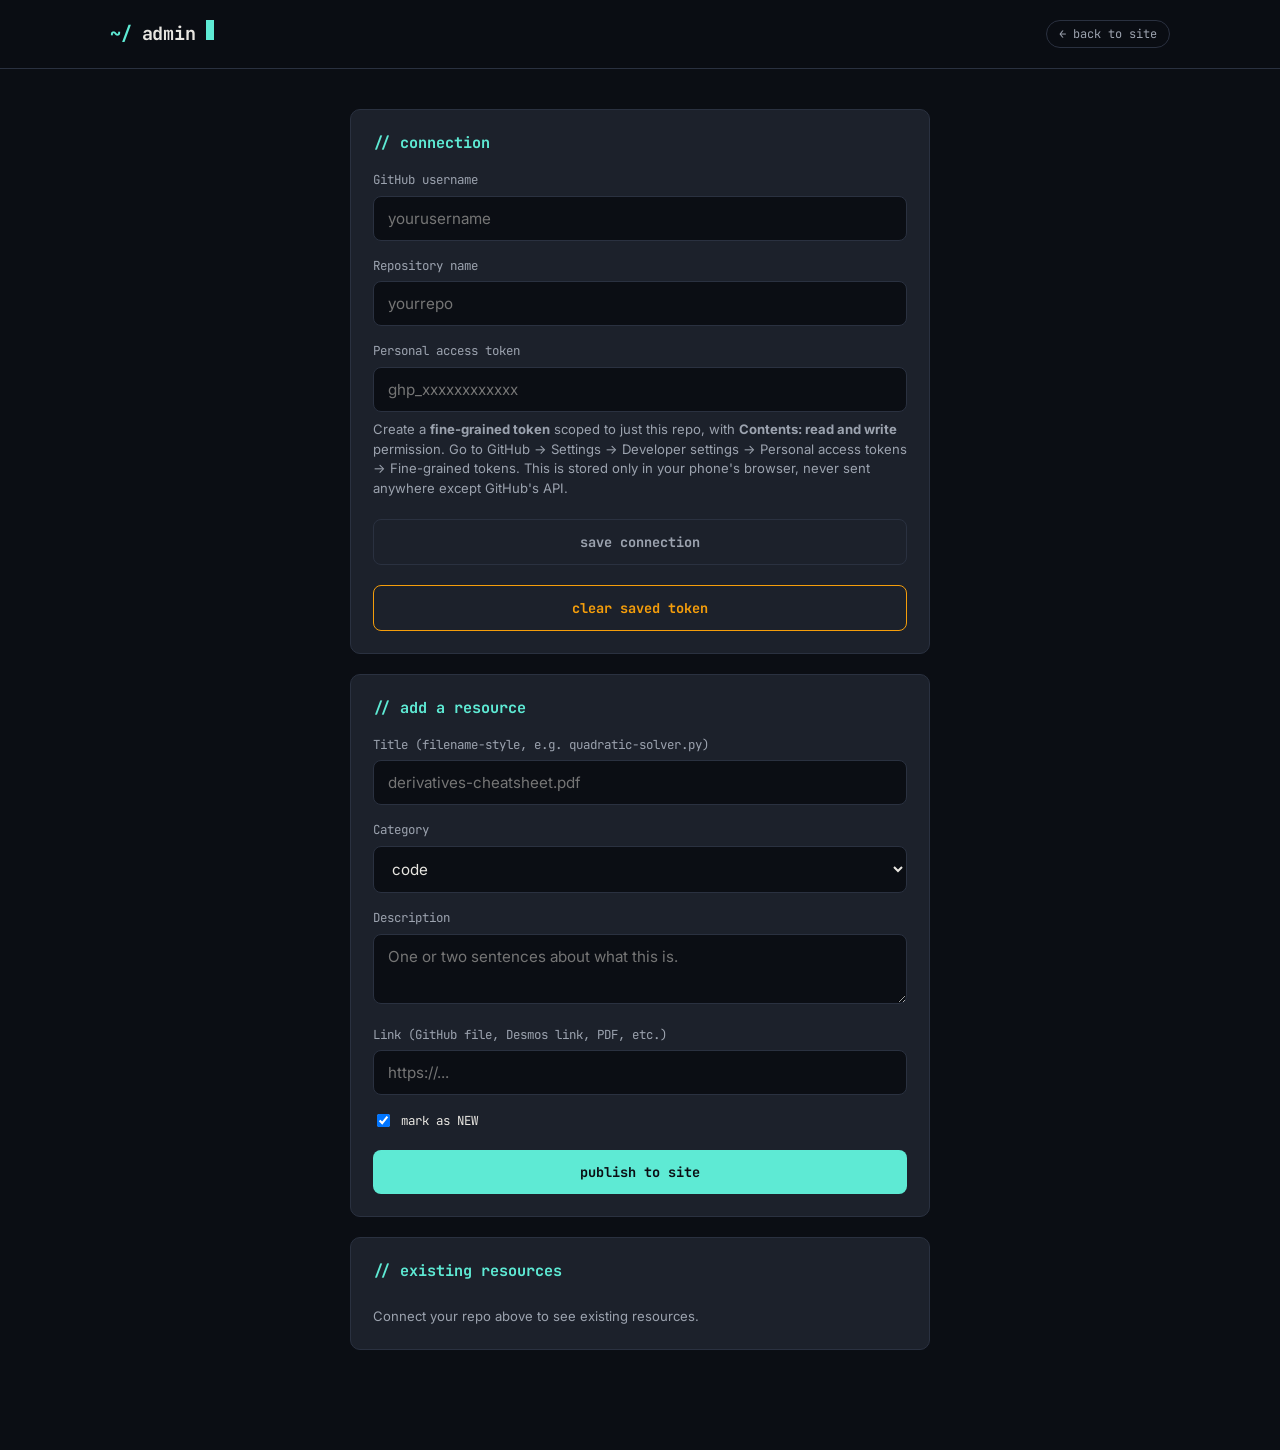
==== admin.html @ 0abdf481 "Add files via upload" ====
<!DOCTYPE html>
<html lang="en">
<head>
<meta charset="UTF-8">
<meta name="viewport" content="width=device-width, initial-scale=1.0">
<title>admin — resources</title>
<meta name="robots" content="noindex, nofollow">
<link rel="preconnect" href="https://fonts.googleapis.com">
<link rel="preconnect" href="https://fonts.gstatic.com" crossorigin>
<link href="https://fonts.googleapis.com/css2?family=Inter:wght@400;500;600&family=JetBrains+Mono:wght@400;500;700&display=swap" rel="stylesheet">
<link rel="stylesheet" href="styles.css">
<style>
  .admin-wrap { max-width: 620px; margin: 0 auto; padding: 40px 20px 80px; }
  .panel {
    background: var(--surface);
    border: 1px solid var(--border);
    border-radius: var(--radius);
    padding: 22px;
    margin-bottom: 20px;
  }
  .panel h2 {
    font-family: var(--font-display);
    font-size: 0.95rem;
    margin: 0 0 16px;
    color: var(--teal);
  }
  label {
    display: block;
    font-family: var(--font-display);
    font-size: 0.78rem;
    color: var(--paper-dim);
    margin: 16px 0 6px;
  }
  label:first-of-type { margin-top: 0; }
  input[type="text"], input[type="password"], input[type="url"], textarea, select {
    width: 100%;
    background: var(--ink);
    border: 1px solid var(--border);
    border-radius: 8px;
    padding: 12px 14px;
    color: var(--paper);
    font-family: var(--font-body);
    font-size: 0.95rem;
    outline: none;
    transition: border-color 0.15s ease;
  }
  input:focus, textarea:focus, select:focus {
    border-color: var(--teal-dim);
  }
  textarea { resize: vertical; min-height: 70px; }
  .checkbox-row {
    display: flex;
    align-items: center;
    gap: 8px;
    margin-top: 16px;
    font-family: var(--font-body);
    font-size: 0.9rem;
    color: var(--paper-dim);
  }
  .checkbox-row input { width: auto; }
  button {
    font-family: var(--font-display);
    font-size: 0.85rem;
    background: var(--teal);
    color: var(--ink);
    border: none;
    border-radius: 8px;
    padding: 13px 20px;
    font-weight: 700;
    cursor: pointer;
    width: 100%;
    margin-top: 20px;
    transition: opacity 0.15s ease;
  }
  button:hover { opacity: 0.88; }
  button:disabled { opacity: 0.5; cursor: not-allowed; }
  button.secondary {
    background: transparent;
    border: 1px solid var(--border);
    color: var(--paper-dim);
  }
  .status {
    font-family: var(--font-display);
    font-size: 0.82rem;
    margin-top: 14px;
    padding: 12px 14px;
    border-radius: 8px;
    display: none;
  }
  .status.show { display: block; }
  .status.ok { background: rgba(94, 234, 212, 0.1); color: var(--teal); border: 1px solid var(--teal-dim); }
  .status.err { background: rgba(245, 158, 11, 0.1); color: var(--amber); border: 1px solid var(--amber); }
  .status.pending { background: rgba(156, 163, 175, 0.1); color: var(--paper-dim); border: 1px solid var(--border); }
  .help {
    font-size: 0.82rem;
    color: var(--paper-dim);
    margin: 8px 0 0;
    line-height: 1.5;
  }
  .help a { color: var(--teal); }
  .token-state {
    font-family: var(--font-display);
    font-size: 0.78rem;
    padding: 8px 12px;
    border-radius: 6px;
    background: rgba(94, 234, 212, 0.08);
    color: var(--teal);
    display: none;
  }
  .token-state.show { display: block; }
  .existing-list {
    max-height: 320px;
    overflow-y: auto;
  }
  .existing-item {
    display: flex;
    justify-content: space-between;
    align-items: center;
    gap: 10px;
    padding: 10px 0;
    border-bottom: 1px solid var(--border);
    font-size: 0.88rem;
  }
  .existing-item:last-child { border-bottom: none; }
  .existing-item .name { font-family: var(--font-display); font-size: 0.82rem; }
  .existing-item .del-btn {
    width: auto;
    margin: 0;
    padding: 6px 12px;
    background: transparent;
    border: 1px solid var(--amber);
    color: var(--amber);
    font-size: 0.72rem;
  }
</style>
</head>
<body>

<header>
  <div class="wrap header-row">
    <a href="index.html" class="brand"><span class="prompt">~/</span>admin<span class="cursor"></span></a>
    <a href="index.html" class="count-pill" style="text-decoration:none;">← back to site</a>
  </div>
</header>

<div class="admin-wrap">

  <div class="panel">
    <h2>// connection</h2>
    <label for="repoOwner">GitHub username</label>
    <input type="text" id="repoOwner" placeholder="yourusername">

    <label for="repoName">Repository name</label>
    <input type="text" id="repoName" placeholder="yourrepo">

    <label for="ghToken">Personal access token</label>
    <input type="password" id="ghToken" placeholder="ghp_xxxxxxxxxxxx">
    <p class="help">
      Create a <strong>fine-grained token</strong> scoped to just this repo, with <strong>Contents: read and write</strong> permission.
      Go to GitHub → Settings → Developer settings → Personal access tokens → Fine-grained tokens.
      This is stored only in your phone's browser, never sent anywhere except GitHub's API.
    </p>
    <div class="token-state" id="tokenState">✓ saved on this device</div>
    <button class="secondary" id="saveConnBtn" type="button">save connection</button>
    <button class="secondary" id="clearConnBtn" type="button" style="border-color:var(--amber); color:var(--amber);">clear saved token</button>
  </div>

  <div class="panel">
    <h2>// add a resource</h2>
    <label for="title">Title (filename-style, e.g. quadratic-solver.py)</label>
    <input type="text" id="title" placeholder="derivatives-cheatsheet.pdf">

    <label for="category">Category</label>
    <select id="category">
      <option value="code">code</option>
      <option value="desmos">desmos</option>
      <option value="notes">notes</option>
      <option value="other">other</option>
    </select>

    <label for="description">Description</label>
    <textarea id="description" placeholder="One or two sentences about what this is."></textarea>

    <label for="url">Link (GitHub file, Desmos link, PDF, etc.)</label>
    <input type="url" id="url" placeholder="https://...">

    <div class="checkbox-row">
      <input type="checkbox" id="isNew" checked>
      <label for="isNew" style="margin:0; color:var(--paper);">mark as NEW</label>
    </div>

    <button id="submitBtn" type="button">publish to site</button>
    <div class="status" id="status"></div>
  </div>

  <div class="panel">
    <h2>// existing resources</h2>
    <div class="existing-list" id="existingList">
      <p class="help">Loading…</p>
    </div>
  </div>

</div>

<script>
(function() {
  const els = {
    repoOwner: document.getElementById('repoOwner'),
    repoName: document.getElementById('repoName'),
    ghToken: document.getElementById('ghToken'),
    tokenState: document.getElementById('tokenState'),
    saveConnBtn: document.getElementById('saveConnBtn'),
    clearConnBtn: document.getElementById('clearConnBtn'),
    title: document.getElementById('title'),
    category: document.getElementById('category'),
    description: document.getElementById('description'),
    url: document.getElementById('url'),
    isNew: document.getElementById('isNew'),
    submitBtn: document.getElementById('submitBtn'),
    status: document.getElementById('status'),
    existingList: document.getElementById('existingList'),
  };

  const STORAGE_KEY = 'resources_admin_conn_v1';

  function loadConn() {
    try {
      const raw = localStorage.getItem(STORAGE_KEY);
      if (!raw) return null;
      return JSON.parse(raw);
    } catch (e) { return null; }
  }

  function saveConn() {
    const conn = {
      owner: els.repoOwner.value.trim(),
      repo: els.repoName.value.trim(),
      token: els.ghToken.value.trim()
    };
    if (!conn.owner || !conn.repo || !conn.token) {
      showStatus('err', 'Fill in username, repo, and token before saving.');
      return;
    }
    localStorage.setItem(STORAGE_KEY, JSON.stringify(conn));
    els.tokenState.classList.add('show');
    showStatus('ok', 'Connection saved on this device.');
    loadExisting();
  }

  function clearConn() {
    localStorage.removeItem(STORAGE_KEY);
    els.repoOwner.value = '';
    els.repoName.value = '';
    els.ghToken.value = '';
    els.tokenState.classList.remove('show');
    showStatus('pending', 'Saved connection cleared.');
  }

  function showStatus(type, msg) {
    els.status.className = 'status show ' + type;
    els.status.textContent = msg;
  }

  function getConn() {
    const c = loadConn();
    if (!c || !c.owner || !c.repo || !c.token) {
      showStatus('err', 'Set your GitHub connection above first.');
      return null;
    }
    return c;
  }

  // GitHub Contents API helpers
  async function ghGetFile(conn) {
    const res = await fetch(`https://api.github.com/repos/${conn.owner}/${conn.repo}/contents/resources.json`, {
      headers: {
        'Authorization': `Bearer ${conn.token}`,
        'Accept': 'application/vnd.github+json'
      }
    });
    if (!res.ok) throw new Error(`GitHub read failed (${res.status}). Check username/repo/token.`);
    const data = await res.json();
    const content = decodeURIComponent(escape(atob(data.content.replace(/\n/g, ''))));
    return { sha: data.sha, json: JSON.parse(content) };
  }

  async function ghPutFile(conn, newJsonArray, sha, commitMsg) {
    const content = btoa(unescape(encodeURIComponent(JSON.stringify(newJsonArray, null, 2))));
    const res = await fetch(`https://api.github.com/repos/${conn.owner}/${conn.repo}/contents/resources.json`, {
      method: 'PUT',
      headers: {
        'Authorization': `Bearer ${conn.token}`,
        'Accept': 'application/vnd.github+json'
      },
      body: JSON.stringify({
        message: commitMsg,
        content: content,
        sha: sha
      })
    });
    if (!res.ok) {
      const errBody = await res.json().catch(() => ({}));
      throw new Error(`GitHub write failed (${res.status}): ${errBody.message || 'unknown error'}`);
    }
    return res.json();
  }

  async function loadExisting() {
    const conn = loadConn();
    if (!conn) {
      els.existingList.innerHTML = '<p class="help">Connect your repo above to see existing resources.</p>';
      return;
    }
    els.existingList.innerHTML = '<p class="help">Loading…</p>';
    try {
      const { json } = await ghGetFile(conn);
      if (!json.length) {
        els.existingList.innerHTML = '<p class="help">No resources yet. Add your first one above.</p>';
        return;
      }
      els.existingList.innerHTML = json
        .slice()
        .reverse()
        .map(r => `
          <div class="existing-item">
            <div>
              <div class="name">[${escapeHtml(r.category)}] ${escapeHtml(r.title)}</div>
            </div>
            <button class="del-btn" data-id="${escapeHtml(r.id)}" type="button">delete</button>
          </div>
        `).join('');
    } catch (e) {
      els.existingList.innerHTML = `<p class="help" style="color:var(--amber)">${escapeHtml(e.message)}</p>`;
    }
  }

  function escapeHtml(str) {
    const div = document.createElement('div');
    div.textContent = String(str);
    return div.innerHTML;
  }

  async function submitResource() {
    const conn = getConn();
    if (!conn) return;

    const title = els.title.value.trim();
    const description = els.description.value.trim();
    const url = els.url.value.trim();
    const category = els.category.value;
    const isNew = els.isNew.checked;

    if (!title || !description || !url) {
      showStatus('err', 'Fill in title, description, and link.');
      return;
    }

    els.submitBtn.disabled = true;
    showStatus('pending', 'Publishing… reading current file…');

    try {
      const { sha, json } = await ghGetFile(conn);

      const newEntry = {
        id: Date.now().toString(),
        title,
        category,
        description,
        url,
        date: new Date().toISOString().slice(0, 10),
        new: isNew
      };

      json.push(newEntry);

      showStatus('pending', 'Publishing… committing to repo…');
      await ghPutFile(conn, json, sha, `Add resource: ${title}`);

      showStatus('ok', `Published! "${title}" will appear on the site in about a minute.`);
      els.title.value = '';
      els.description.value = '';
      els.url.value = '';
      loadExisting();
    } catch (e) {
      showStatus('err', e.message);
    } finally {
      els.submitBtn.disabled = false;
    }
  }

  async function deleteResource(id) {
    const conn = getConn();
    if (!conn) return;
    if (!confirm('Delete this resource? This cannot be undone.')) return;

    showStatus('pending', 'Deleting…');
    try {
      const { sha, json } = await ghGetFile(conn);
      const filtered = json.filter(r => r.id !== id);
      await ghPutFile(conn, filtered, sha, `Remove resource ${id}`);
      showStatus('ok', 'Deleted. Site will update shortly.');
      loadExisting();
    } catch (e) {
      showStatus('err', e.message);
    }
  }

  els.existingList.addEventListener('click', (e) => {
    const btn = e.target.closest('.del-btn');
    if (!btn) return;
    deleteResource(btn.dataset.id);
  });

  els.saveConnBtn.addEventListener('click', saveConn);
  els.clearConnBtn.addEventListener('click', clearConn);
  els.submitBtn.addEventListener('click', submitResource);

  // init: restore saved connection
  const saved = loadConn();
  if (saved) {
    els.repoOwner.value = saved.owner || '';
    els.repoName.value = saved.repo || '';
    els.ghToken.value = saved.token || '';
    els.tokenState.classList.add('show');
    loadExisting();
  } else {
    els.existingList.innerHTML = '<p class="help">Connect your repo above to see existing resources.</p>';
  }
})();
</script>

</body>
</html>
---- styles.css ----
/* ============================================
   Tokens
   ============================================ */
:root {
  --ink: #0B0E14;
  --surface: #1C212B;
  --surface-hover: #242B38;
  --border: #2A3140;
  --paper: #E8E6E1;
  --paper-dim: #9CA3AF;
  --teal: #5EEAD4;
  --teal-dim: #2DD4BF;
  --amber: #F59E0B;

  --font-display: 'JetBrains Mono', 'Courier New', monospace;
  --font-body: 'Inter', -apple-system, BlinkMacSystemFont, 'Segoe UI', sans-serif;

  --radius: 10px;
  --max-width: 1100px;
}

* { box-sizing: border-box; }

html {
  scroll-behavior: smooth;
}

@media (prefers-reduced-motion: reduce) {
  html { scroll-behavior: auto; }
  * { animation-duration: 0.01ms !important; transition-duration: 0.01ms !important; }
}

body {
  margin: 0;
  background: var(--ink);
  color: var(--paper);
  font-family: var(--font-body);
  font-size: 16px;
  line-height: 1.5;
  -webkit-font-smoothing: antialiased;
}

a { color: inherit; }

::selection {
  background: var(--teal);
  color: var(--ink);
}

/* ============================================
   Layout shell
   ============================================ */
.wrap {
  max-width: var(--max-width);
  margin: 0 auto;
  padding: 0 20px;
}

/* ============================================
   Header
   ============================================ */
header {
  border-bottom: 1px solid var(--border);
  padding: 20px 0;
  position: sticky;
  top: 0;
  background: rgba(11, 14, 20, 0.92);
  backdrop-filter: blur(8px);
  z-index: 50;
}

.header-row {
  display: flex;
  align-items: center;
  justify-content: space-between;
  gap: 16px;
}

.brand {
  display: flex;
  align-items: baseline;
  gap: 10px;
  font-family: var(--font-display);
  font-weight: 700;
  font-size: 1.15rem;
  letter-spacing: -0.01em;
  text-decoration: none;
  color: var(--paper);
}

.brand .prompt {
  color: var(--teal);
}

.brand .cursor {
  display: inline-block;
  width: 8px;
  height: 1.1em;
  background: var(--teal);
  animation: blink 1.1s steps(1) infinite;
  vertical-align: text-bottom;
}

@keyframes blink {
  50% { opacity: 0; }
}

.count-pill {
  font-family: var(--font-display);
  font-size: 0.75rem;
  color: var(--paper-dim);
  border: 1px solid var(--border);
  border-radius: 999px;
  padding: 4px 12px;
  white-space: nowrap;
}

/* ============================================
   Hero
   ============================================ */
.hero {
  padding: 56px 0 32px;
  border-bottom: 1px solid var(--border);
}

.hero-eyebrow {
  font-family: var(--font-display);
  font-size: 0.8rem;
  color: var(--teal);
  margin: 0 0 14px;
  letter-spacing: 0.02em;
}

.hero h1 {
  font-family: var(--font-display);
  font-size: clamp(2rem, 6vw, 3.2rem);
  line-height: 1.08;
  font-weight: 700;
  margin: 0 0 16px;
  letter-spacing: -0.02em;
}

.hero h1 .dim { color: var(--paper-dim); }

.hero p {
  color: var(--paper-dim);
  font-size: 1.05rem;
  max-width: 56ch;
  margin: 0;
}

/* ============================================
   Search / filter bar (terminal prompt style)
   ============================================ */
.controls {
  padding: 24px 0;
  display: flex;
  flex-direction: column;
  gap: 14px;
}

.search-row {
  display: flex;
  align-items: center;
  background: var(--surface);
  border: 1px solid var(--border);
  border-radius: var(--radius);
  padding: 12px 16px;
  gap: 10px;
  transition: border-color 0.15s ease;
}

.search-row:focus-within {
  border-color: var(--teal-dim);
}

.search-row .chevron {
  font-family: var(--font-display);
  color: var(--teal);
  font-weight: 700;
  flex-shrink: 0;
}

.search-row input {
  flex: 1;
  background: none;
  border: none;
  outline: none;
  color: var(--paper);
  font-family: var(--font-display);
  font-size: 0.95rem;
}

.search-row input::placeholder {
  color: var(--paper-dim);
}

.filter-row {
  display: flex;
  gap: 8px;
  flex-wrap: wrap;
}

.filter-chip {
  font-family: var(--font-display);
  font-size: 0.78rem;
  background: var(--surface);
  border: 1px solid var(--border);
  color: var(--paper-dim);
  padding: 7px 14px;
  border-radius: 999px;
  cursor: pointer;
  transition: all 0.15s ease;
  user-select: none;
}

.filter-chip:hover {
  border-color: var(--teal-dim);
  color: var(--paper);
}

.filter-chip:focus-visible {
  outline: 2px solid var(--teal);
  outline-offset: 2px;
}

.filter-chip.active {
  background: var(--teal);
  border-color: var(--teal);
  color: var(--ink);
}

/* ============================================
   Ad slots
   ============================================ */
.ad-slot {
  margin: 28px 0;
  border: 1px dashed var(--border);
  border-radius: var(--radius);
  min-height: 100px;
  display: flex;
  align-items: center;
  justify-content: center;
  color: var(--paper-dim);
  font-family: var(--font-display);
  font-size: 0.72rem;
  letter-spacing: 0.05em;
  text-transform: uppercase;
  background: var(--surface);
}

.ad-slot.banner { min-height: 90px; }
.ad-slot.in-feed { min-height: 100px; grid-column: 1 / -1; }

/* ============================================
   Resource grid / directory listing
   ============================================ */
.listing {
  padding: 8px 0 60px;
}

.section-label {
  font-family: var(--font-display);
  font-size: 0.78rem;
  color: var(--paper-dim);
  margin: 0 0 16px;
  padding-bottom: 10px;
  border-bottom: 1px solid var(--border);
}

.grid {
  display: grid;
  grid-template-columns: 1fr;
  gap: 12px;
}

@media (min-width: 720px) {
  .grid { grid-template-columns: repeat(2, 1fr); }
}

@media (min-width: 1040px) {
  .grid { grid-template-columns: repeat(3, 1fr); }
}

.card {
  background: var(--surface);
  border: 1px solid var(--border);
  border-radius: var(--radius);
  padding: 18px;
  display: flex;
  flex-direction: column;
  gap: 10px;
  text-decoration: none;
  color: var(--paper);
  transition: border-color 0.15s ease, transform 0.15s ease;
}

.card:hover {
  border-color: var(--teal-dim);
  transform: translateY(-2px);
}

.card:focus-visible {
  outline: 2px solid var(--teal);
  outline-offset: 2px;
}

.card-top {
  display: flex;
  align-items: center;
  justify-content: space-between;
  gap: 8px;
}

.tag {
  font-family: var(--font-display);
  font-size: 0.72rem;
  color: var(--teal);
}

.tag.code { color: var(--teal); }
.tag.desmos { color: #93C5FD; }
.tag.notes { color: var(--amber); }

.new-badge {
  font-family: var(--font-display);
  font-size: 0.65rem;
  background: var(--amber);
  color: var(--ink);
  padding: 2px 7px;
  border-radius: 4px;
  font-weight: 700;
}

.card h3 {
  font-family: var(--font-display);
  font-size: 1rem;
  margin: 0;
  word-break: break-word;
}

.card p {
  color: var(--paper-dim);
  font-size: 0.88rem;
  margin: 0;
  flex: 1;
}

.card-footer {
  display: flex;
  align-items: center;
  justify-content: space-between;
  font-family: var(--font-display);
  font-size: 0.72rem;
  color: var(--paper-dim);
  padding-top: 8px;
  border-top: 1px solid var(--border);
}

.card-footer .go {
  color: var(--teal);
}

.empty-state {
  text-align: center;
  padding: 60px 20px;
  color: var(--paper-dim);
}

.empty-state .glyph {
  font-family: var(--font-display);
  font-size: 2rem;
  color: var(--teal);
  margin-bottom: 12px;
}

/* ============================================
   Footer
   ============================================ */
footer {
  border-top: 1px solid var(--border);
  padding: 28px 0 50px;
  color: var(--paper-dim);
  font-size: 0.85rem;
  display: flex;
  justify-content: space-between;
  flex-wrap: wrap;
  gap: 10px;
}

footer a {
  color: var(--paper-dim);
  text-decoration: none;
}

footer a:hover {
  color: var(--teal);
}

/* Sidebar ad on desktop */
.layout-with-sidebar {
  display: grid;
  grid-template-columns: 1fr;
  gap: 24px;
  align-items: start;
}

@media (min-width: 1040px) {
  .layout-with-sidebar {
    grid-template-columns: 1fr 260px;
  }
  .sidebar {
    position: sticky;
    top: 90px;
  }
  .sidebar .ad-slot {
    min-height: 600px;
  }
}
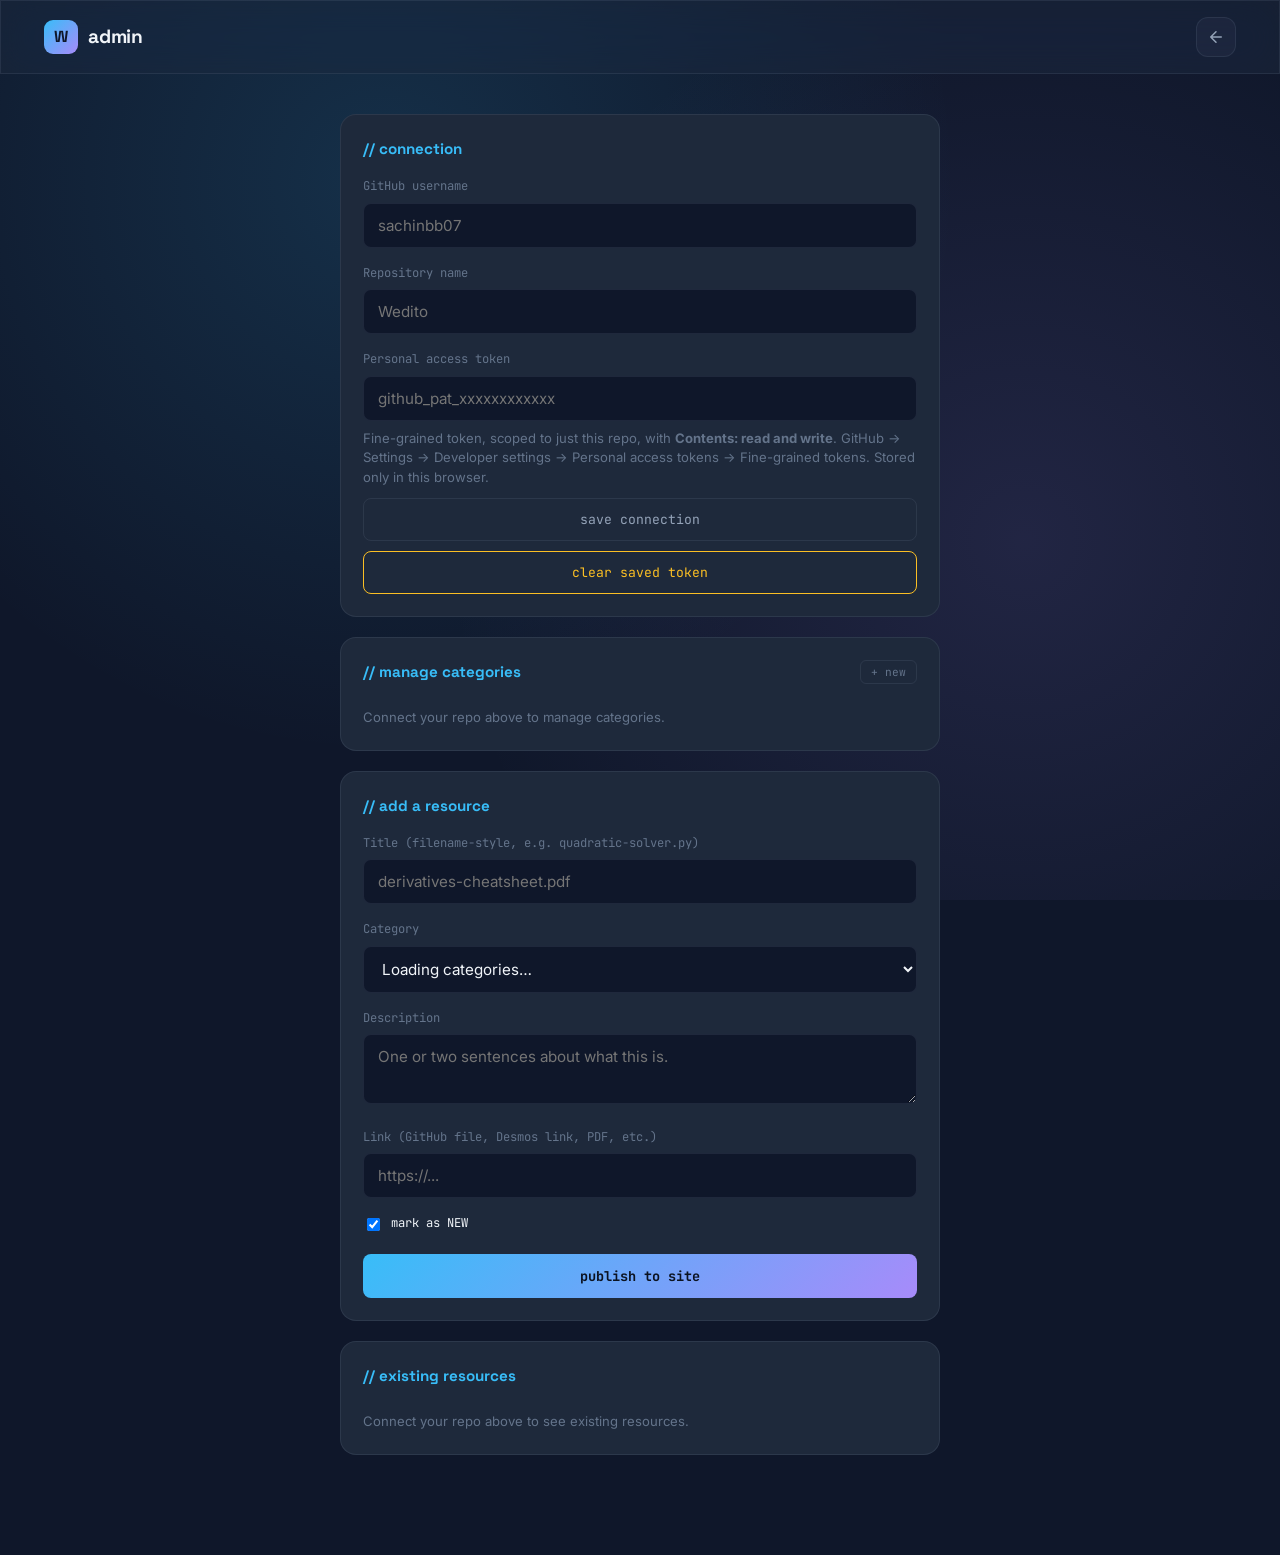
==== commit a918bc7f: "Update admin.html" ====
--- a/admin.html
+++ b/admin.html
@@ -3,143 +3,24 @@
 <head>
 <meta charset="UTF-8">
 <meta name="viewport" content="width=device-width, initial-scale=1.0">
-<title>admin — resources</title>
+<title>admin — Wedito</title>
 <meta name="robots" content="noindex, nofollow">
 <link rel="preconnect" href="https://fonts.googleapis.com">
 <link rel="preconnect" href="https://fonts.gstatic.com" crossorigin>
-<link href="https://fonts.googleapis.com/css2?family=Inter:wght@400;500;600&family=JetBrains+Mono:wght@400;500;700&display=swap" rel="stylesheet">
+<link href="https://fonts.googleapis.com/css2?family=Inter:wght@400;500;600;700&family=Space+Grotesk:wght@500;600;700&family=JetBrains+Mono:wght@400;500;700&display=swap" rel="stylesheet">
 <link rel="stylesheet" href="styles.css">
-<style>
-  .admin-wrap { max-width: 620px; margin: 0 auto; padding: 40px 20px 80px; }
-  .panel {
-    background: var(--surface);
-    border: 1px solid var(--border);
-    border-radius: var(--radius);
-    padding: 22px;
-    margin-bottom: 20px;
-  }
-  .panel h2 {
-    font-family: var(--font-display);
-    font-size: 0.95rem;
-    margin: 0 0 16px;
-    color: var(--teal);
-  }
-  label {
-    display: block;
-    font-family: var(--font-display);
-    font-size: 0.78rem;
-    color: var(--paper-dim);
-    margin: 16px 0 6px;
-  }
-  label:first-of-type { margin-top: 0; }
-  input[type="text"], input[type="password"], input[type="url"], textarea, select {
-    width: 100%;
-    background: var(--ink);
-    border: 1px solid var(--border);
-    border-radius: 8px;
-    padding: 12px 14px;
-    color: var(--paper);
-    font-family: var(--font-body);
-    font-size: 0.95rem;
-    outline: none;
-    transition: border-color 0.15s ease;
-  }
-  input:focus, textarea:focus, select:focus {
-    border-color: var(--teal-dim);
-  }
-  textarea { resize: vertical; min-height: 70px; }
-  .checkbox-row {
-    display: flex;
-    align-items: center;
-    gap: 8px;
-    margin-top: 16px;
-    font-family: var(--font-body);
-    font-size: 0.9rem;
-    color: var(--paper-dim);
-  }
-  .checkbox-row input { width: auto; }
-  button {
-    font-family: var(--font-display);
-    font-size: 0.85rem;
-    background: var(--teal);
-    color: var(--ink);
-    border: none;
-    border-radius: 8px;
-    padding: 13px 20px;
-    font-weight: 700;
-    cursor: pointer;
-    width: 100%;
-    margin-top: 20px;
-    transition: opacity 0.15s ease;
-  }
-  button:hover { opacity: 0.88; }
-  button:disabled { opacity: 0.5; cursor: not-allowed; }
-  button.secondary {
-    background: transparent;
-    border: 1px solid var(--border);
-    color: var(--paper-dim);
-  }
-  .status {
-    font-family: var(--font-display);
-    font-size: 0.82rem;
-    margin-top: 14px;
-    padding: 12px 14px;
-    border-radius: 8px;
-    display: none;
-  }
-  .status.show { display: block; }
-  .status.ok { background: rgba(94, 234, 212, 0.1); color: var(--teal); border: 1px solid var(--teal-dim); }
-  .status.err { background: rgba(245, 158, 11, 0.1); color: var(--amber); border: 1px solid var(--amber); }
-  .status.pending { background: rgba(156, 163, 175, 0.1); color: var(--paper-dim); border: 1px solid var(--border); }
-  .help {
-    font-size: 0.82rem;
-    color: var(--paper-dim);
-    margin: 8px 0 0;
-    line-height: 1.5;
-  }
-  .help a { color: var(--teal); }
-  .token-state {
-    font-family: var(--font-display);
-    font-size: 0.78rem;
-    padding: 8px 12px;
-    border-radius: 6px;
-    background: rgba(94, 234, 212, 0.08);
-    color: var(--teal);
-    display: none;
-  }
-  .token-state.show { display: block; }
-  .existing-list {
-    max-height: 320px;
-    overflow-y: auto;
-  }
-  .existing-item {
-    display: flex;
-    justify-content: space-between;
-    align-items: center;
-    gap: 10px;
-    padding: 10px 0;
-    border-bottom: 1px solid var(--border);
-    font-size: 0.88rem;
-  }
-  .existing-item:last-child { border-bottom: none; }
-  .existing-item .name { font-family: var(--font-display); font-size: 0.82rem; }
-  .existing-item .del-btn {
-    width: auto;
-    margin: 0;
-    padding: 6px 12px;
-    background: transparent;
-    border: 1px solid var(--amber);
-    color: var(--amber);
-    font-size: 0.72rem;
-  }
-</style>
 </head>
 <body>
 
-<header>
-  <div class="wrap header-row">
-    <a href="index.html" class="brand"><span class="prompt">~/</span>admin<span class="cursor"></span></a>
-    <a href="index.html" class="count-pill" style="text-decoration:none;">← back to site</a>
+<header class="glass">
+  <div class="wrap nav-row">
+    <a href="index.html" class="logo">
+      <span class="logo-mark">W</span>
+      admin
+    </a>
+    <a href="index.html" class="icon-btn" aria-label="Back to site">
+      <svg width="18" height="18" viewBox="0 0 24 24" fill="none" stroke="currentColor" stroke-width="2" stroke-linecap="round" stroke-linejoin="round"><path d="M19 12H5M12 19l-7-7 7-7"/></svg>
+    </a>
   </div>
 </header>
 
@@ -148,23 +29,52 @@
   <div class="panel">
     <h2>// connection</h2>
     <label for="repoOwner">GitHub username</label>
-    <input type="text" id="repoOwner" placeholder="yourusername">
+    <input type="text" id="repoOwner" placeholder="sachinbb07">
 
     <label for="repoName">Repository name</label>
-    <input type="text" id="repoName" placeholder="yourrepo">
+    <input type="text" id="repoName" placeholder="Wedito">
 
     <label for="ghToken">Personal access token</label>
-    <input type="password" id="ghToken" placeholder="ghp_xxxxxxxxxxxx">
+    <input type="password" id="ghToken" placeholder="github_pat_xxxxxxxxxxxx">
     <p class="help">
-      Create a <strong>fine-grained token</strong> scoped to just this repo, with <strong>Contents: read and write</strong> permission.
-      Go to GitHub → Settings → Developer settings → Personal access tokens → Fine-grained tokens.
-      This is stored only in your phone's browser, never sent anywhere except GitHub's API.
+      Fine-grained token, scoped to just this repo, with <strong>Contents: read and write</strong>.
+      GitHub → Settings → Developer settings → Personal access tokens → Fine-grained tokens.
+      Stored only in this browser.
     </p>
     <div class="token-state" id="tokenState">✓ saved on this device</div>
     <button class="secondary" id="saveConnBtn" type="button">save connection</button>
     <button class="secondary" id="clearConnBtn" type="button" style="border-color:var(--amber); color:var(--amber);">clear saved token</button>
   </div>
 
+  <!-- ============================================
+       CATEGORY MANAGEMENT
+       ============================================ -->
+  <div class="panel">
+    <h2>
+      // manage categories
+      <button class="toggle-btn" id="toggleCatForm" type="button">+ new</button>
+    </h2>
+
+    <div id="catFormWrap" style="display:none;">
+      <label for="catName">Category name</label>
+      <input type="text" id="catName" placeholder="e.g. Fonts">
+
+      <label for="catImage">Image (optional — square photo works best)</label>
+      <input type="file" id="catImage" accept="image/*">
+      <p class="help" id="catImgPreview"></p>
+
+      <button class="wide" id="saveCatBtn" type="button" style="margin-top:16px;">add category</button>
+    </div>
+
+    <div class="existing-list" id="catList" style="margin-top:16px;">
+      <p class="help">Loading…</p>
+    </div>
+    <div class="status" id="catStatus"></div>
+  </div>
+
+  <!-- ============================================
+       ADD RESOURCE
+       ============================================ -->
   <div class="panel">
     <h2>// add a resource</h2>
     <label for="title">Title (filename-style, e.g. quadratic-solver.py)</label>
@@ -172,10 +82,7 @@
 
     <label for="category">Category</label>
     <select id="category">
-      <option value="code">code</option>
-      <option value="desmos">desmos</option>
-      <option value="notes">notes</option>
-      <option value="other">other</option>
+      <option value="">Loading categories…</option>
     </select>
 
     <label for="description">Description</label>
@@ -186,13 +93,16 @@
 
     <div class="checkbox-row">
       <input type="checkbox" id="isNew" checked>
-      <label for="isNew" style="margin:0; color:var(--paper);">mark as NEW</label>
+      <label for="isNew" style="margin:0; color:var(--text);">mark as NEW</label>
     </div>
 
-    <button id="submitBtn" type="button">publish to site</button>
+    <button class="wide" id="submitBtn" type="button">publish to site</button>
     <div class="status" id="status"></div>
   </div>
 
+  <!-- ============================================
+       EXISTING RESOURCES
+       ============================================ -->
   <div class="panel">
     <h2>// existing resources</h2>
     <div class="existing-list" id="existingList">
@@ -211,6 +121,16 @@
     tokenState: document.getElementById('tokenState'),
     saveConnBtn: document.getElementById('saveConnBtn'),
     clearConnBtn: document.getElementById('clearConnBtn'),
+
+    toggleCatForm: document.getElementById('toggleCatForm'),
+    catFormWrap: document.getElementById('catFormWrap'),
+    catName: document.getElementById('catName'),
+    catImage: document.getElementById('catImage'),
+    catImgPreview: document.getElementById('catImgPreview'),
+    saveCatBtn: document.getElementById('saveCatBtn'),
+    catList: document.getElementById('catList'),
+    catStatus: document.getElementById('catStatus'),
+
     title: document.getElementById('title'),
     category: document.getElementById('category'),
     description: document.getElementById('description'),
@@ -221,13 +141,14 @@
     existingList: document.getElementById('existingList'),
   };
 
-  const STORAGE_KEY = 'resources_admin_conn_v1';
-
+  const STORAGE_KEY = 'wedito_admin_conn_v1';
+  let cachedCategories = [];
+
+  // ---------- connection ----------
   function loadConn() {
     try {
       const raw = localStorage.getItem(STORAGE_KEY);
-      if (!raw) return null;
-      return JSON.parse(raw);
+      return raw ? JSON.parse(raw) : null;
     } catch (e) { return null; }
   }
 
@@ -238,12 +159,13 @@
       token: els.ghToken.value.trim()
     };
     if (!conn.owner || !conn.repo || !conn.token) {
-      showStatus('err', 'Fill in username, repo, and token before saving.');
+      showStatus(els.status, 'err', 'Fill in username, repo, and token before saving.');
       return;
     }
     localStorage.setItem(STORAGE_KEY, JSON.stringify(conn));
     els.tokenState.classList.add('show');
-    showStatus('ok', 'Connection saved on this device.');
+    showStatus(els.status, 'ok', 'Connection saved on this device.');
+    loadCategories();
     loadExisting();
   }
 
@@ -253,50 +175,48 @@
     els.repoName.value = '';
     els.ghToken.value = '';
     els.tokenState.classList.remove('show');
-    showStatus('pending', 'Saved connection cleared.');
-  }
-
-  function showStatus(type, msg) {
-    els.status.className = 'status show ' + type;
-    els.status.textContent = msg;
+    showStatus(els.status, 'pending', 'Saved connection cleared.');
+  }
+
+  function showStatus(el, type, msg) {
+    el.className = 'status show ' + type;
+    el.textContent = msg;
   }
 
   function getConn() {
     const c = loadConn();
     if (!c || !c.owner || !c.repo || !c.token) {
-      showStatus('err', 'Set your GitHub connection above first.');
+      showStatus(els.status, 'err', 'Set your GitHub connection above first.');
       return null;
     }
     return c;
   }
 
-  // GitHub Contents API helpers
-  async function ghGetFile(conn) {
-    const res = await fetch(`https://api.github.com/repos/${conn.owner}/${conn.repo}/contents/resources.json`, {
-      headers: {
-        'Authorization': `Bearer ${conn.token}`,
-        'Accept': 'application/vnd.github+json'
-      }
+  function escapeHtml(str) {
+    const div = document.createElement('div');
+    div.textContent = String(str);
+    return div.innerHTML;
+  }
+
+  // ---------- GitHub API helpers ----------
+  async function ghGetFile(conn, path) {
+    const res = await fetch(`https://api.github.com/repos/${conn.owner}/${conn.repo}/contents/${path}`, {
+      headers: { 'Authorization': `Bearer ${conn.token}`, 'Accept': 'application/vnd.github+json' }
     });
-    if (!res.ok) throw new Error(`GitHub read failed (${res.status}). Check username/repo/token.`);
+    if (!res.ok) throw new Error(`GitHub read failed for ${path} (${res.status}). Check username/repo/token.`);
     const data = await res.json();
     const content = decodeURIComponent(escape(atob(data.content.replace(/\n/g, ''))));
     return { sha: data.sha, json: JSON.parse(content) };
   }
 
-  async function ghPutFile(conn, newJsonArray, sha, commitMsg) {
+  async function ghPutFile(conn, path, newJsonArray, sha, commitMsg) {
     const content = btoa(unescape(encodeURIComponent(JSON.stringify(newJsonArray, null, 2))));
-    const res = await fetch(`https://api.github.com/repos/${conn.owner}/${conn.repo}/contents/resources.json`, {
+    const body = { message: commitMsg, content: content };
+    if (sha) body.sha = sha;
+    const res = await fetch(`https://api.github.com/repos/${conn.owner}/${conn.repo}/contents/${path}`, {
       method: 'PUT',
-      headers: {
-        'Authorization': `Bearer ${conn.token}`,
-        'Accept': 'application/vnd.github+json'
-      },
-      body: JSON.stringify({
-        message: commitMsg,
-        content: content,
-        sha: sha
-      })
+      headers: { 'Authorization': `Bearer ${conn.token}`, 'Accept': 'application/vnd.github+json' },
+      body: JSON.stringify(body)
     });
     if (!res.ok) {
       const errBody = await res.json().catch(() => ({}));
@@ -305,6 +225,203 @@
     return res.json();
   }
 
+  async function ghUploadImage(conn, base64Data, filename, commitMsg) {
+    // base64Data should already be raw base64 (no data: prefix)
+    const path = `category-images/${filename}`;
+    const res = await fetch(`https://api.github.com/repos/${conn.owner}/${conn.repo}/contents/${path}`, {
+      method: 'PUT',
+      headers: { 'Authorization': `Bearer ${conn.token}`, 'Accept': 'application/vnd.github+json' },
+      body: JSON.stringify({ message: commitMsg, content: base64Data })
+    });
+    if (!res.ok) {
+      const errBody = await res.json().catch(() => ({}));
+      throw new Error(`Image upload failed (${res.status}): ${errBody.message || 'unknown error'}`);
+    }
+    return path; // relative path to use as the image URL
+  }
+
+  function fileToBase64(file) {
+    return new Promise((resolve, reject) => {
+      const reader = new FileReader();
+      reader.onload = () => resolve(reader.result.split(',')[1]);
+      reader.onerror = reject;
+      reader.readAsDataURL(file);
+    });
+  }
+
+  function slugify(str) {
+    return str.toLowerCase().trim().replace(/[^a-z0-9]+/g, '-').replace(/(^-|-$)/g, '') || 'category';
+  }
+
+  // ---------- categories ----------
+  els.toggleCatForm.addEventListener('click', () => {
+    const showing = els.catFormWrap.style.display !== 'none';
+    els.catFormWrap.style.display = showing ? 'none' : 'block';
+    els.toggleCatForm.textContent = showing ? '+ new' : '× cancel';
+  });
+
+  els.catImage.addEventListener('change', () => {
+    const f = els.catImage.files[0];
+    els.catImgPreview.textContent = f ? `Selected: ${f.name} (${Math.round(f.size / 1024)}KB)` : '';
+  });
+
+  async function loadCategories() {
+    const conn = loadConn();
+    if (!conn) {
+      els.catList.innerHTML = '<p class="help">Connect your repo above to manage categories.</p>';
+      els.category.innerHTML = '<option value="">Connect repo first</option>';
+      return;
+    }
+    els.catList.innerHTML = '<p class="help">Loading…</p>';
+    try {
+      const { json } = await ghGetFile(conn, 'categories.json');
+      cachedCategories = json;
+      renderCatList();
+      renderCatDropdown();
+    } catch (e) {
+      els.catList.innerHTML = `<p class="help" style="color:var(--amber)">${escapeHtml(e.message)}</p>`;
+    }
+  }
+
+  function renderCatDropdown() {
+    if (!cachedCategories.length) {
+      els.category.innerHTML = '<option value="">No categories yet — add one above</option>';
+      return;
+    }
+    els.category.innerHTML = cachedCategories.map(c =>
+      `<option value="${escapeHtml(c.id)}">${escapeHtml(c.name)}</option>`
+    ).join('');
+  }
+
+  function renderCatList() {
+    if (!cachedCategories.length) {
+      els.catList.innerHTML = '<p class="help">No categories yet. Add your first one above.</p>';
+      return;
+    }
+    els.catList.innerHTML = cachedCategories.map(c => `
+      <div class="existing-item">
+        <div class="item-info">
+          <div class="thumb">${c.image ? `<img src="${escapeHtml(c.image)}" alt="">` : c.name.charAt(0).toUpperCase()}</div>
+          <span class="name">${escapeHtml(c.name)}</span>
+        </div>
+        <div class="item-actions">
+          <button class="edit-btn" data-id="${escapeHtml(c.id)}" type="button">rename</button>
+          <button class="del-btn" data-id="${escapeHtml(c.id)}" type="button">delete</button>
+        </div>
+      </div>
+      <div class="inline-edit-form" id="edit-${escapeHtml(c.id)}">
+        <label>New name</label>
+        <input type="text" class="rename-input" data-id="${escapeHtml(c.id)}" value="${escapeHtml(c.name)}">
+        <button class="wide save-rename-btn" data-id="${escapeHtml(c.id)}" type="button" style="margin-top:10px;">save name</button>
+      </div>
+    `).join('');
+  }
+
+  els.catList.addEventListener('click', (e) => {
+    const editBtn = e.target.closest('.edit-btn');
+    const delBtn = e.target.closest('.del-btn');
+    const saveRenameBtn = e.target.closest('.save-rename-btn');
+
+    if (editBtn) {
+      const form = document.getElementById('edit-' + editBtn.dataset.id);
+      form.classList.toggle('show');
+      return;
+    }
+    if (delBtn) {
+      deleteCategory(delBtn.dataset.id);
+      return;
+    }
+    if (saveRenameBtn) {
+      const id = saveRenameBtn.dataset.id;
+      const input = els.catList.querySelector(`.rename-input[data-id="${id}"]`);
+      renameCategory(id, input.value.trim());
+      return;
+    }
+  });
+
+  els.saveCatBtn.addEventListener('click', async () => {
+    const conn = getConn();
+    if (!conn) return;
+    const name = els.catName.value.trim();
+    if (!name) {
+      showStatus(els.catStatus, 'err', 'Enter a category name.');
+      return;
+    }
+
+    els.saveCatBtn.disabled = true;
+    showStatus(els.catStatus, 'pending', 'Adding category…');
+
+    try {
+      const { sha, json } = await ghGetFile(conn, 'categories.json');
+      let id = slugify(name);
+      // ensure unique id
+      let suffix = 1;
+      const existingIds = json.map(c => c.id);
+      let finalId = id;
+      while (existingIds.includes(finalId)) {
+        finalId = `${id}-${suffix++}`;
+      }
+
+      let imagePath = '';
+      const file = els.catImage.files[0];
+      if (file) {
+        showStatus(els.catStatus, 'pending', 'Uploading image…');
+        const base64 = await fileToBase64(file);
+        const ext = file.name.split('.').pop();
+        imagePath = await ghUploadImage(conn, base64, `${finalId}.${ext}`, `Add category image: ${finalId}`);
+        showStatus(els.catStatus, 'pending', 'Saving category…');
+      }
+
+      json.push({ id: finalId, name, image: imagePath });
+      await ghPutFile(conn, 'categories.json', json, sha, `Add category: ${name}`);
+
+      showStatus(els.catStatus, 'ok', `Category "${name}" added. Live in about a minute.`);
+      els.catName.value = '';
+      els.catImage.value = '';
+      els.catImgPreview.textContent = '';
+      els.catFormWrap.style.display = 'none';
+      els.toggleCatForm.textContent = '+ new';
+      loadCategories();
+    } catch (e) {
+      showStatus(els.catStatus, 'err', e.message);
+    } finally {
+      els.saveCatBtn.disabled = false;
+    }
+  });
+
+  async function renameCategory(id, newName) {
+    const conn = getConn();
+    if (!conn || !newName) return;
+    showStatus(els.catStatus, 'pending', 'Renaming…');
+    try {
+      const { sha, json } = await ghGetFile(conn, 'categories.json');
+      const cat = json.find(c => c.id === id);
+      if (cat) cat.name = newName;
+      await ghPutFile(conn, 'categories.json', json, sha, `Rename category: ${id}`);
+      showStatus(els.catStatus, 'ok', 'Renamed. Live in about a minute.');
+      loadCategories();
+    } catch (e) {
+      showStatus(els.catStatus, 'err', e.message);
+    }
+  }
+
+  async function deleteCategory(id) {
+    const conn = getConn();
+    if (!conn) return;
+    if (!confirm('Delete this category? Resources using it will show as uncategorized, not be deleted.')) return;
+    showStatus(els.catStatus, 'pending', 'Deleting…');
+    try {
+      const { sha, json } = await ghGetFile(conn, 'categories.json');
+      const filtered = json.filter(c => c.id !== id);
+      await ghPutFile(conn, 'categories.json', filtered, sha, `Remove category: ${id}`);
+      showStatus(els.catStatus, 'ok', 'Deleted. Live in about a minute.');
+      loadCategories();
+    } catch (e) {
+      showStatus(els.catStatus, 'err', e.message);
+    }
+  }
+
+  // ---------- resources ----------
   async function loadExisting() {
     const conn = loadConn();
     if (!conn) {
@@ -313,31 +430,25 @@
     }
     els.existingList.innerHTML = '<p class="help">Loading…</p>';
     try {
-      const { json } = await ghGetFile(conn);
+      const { json } = await ghGetFile(conn, 'resources.json');
       if (!json.length) {
         els.existingList.innerHTML = '<p class="help">No resources yet. Add your first one above.</p>';
         return;
       }
-      els.existingList.innerHTML = json
-        .slice()
-        .reverse()
-        .map(r => `
-          <div class="existing-item">
-            <div>
-              <div class="name">[${escapeHtml(r.category)}] ${escapeHtml(r.title)}</div>
-            </div>
+      els.existingList.innerHTML = json.slice().reverse().map(r => `
+        <div class="existing-item">
+          <div class="item-info">
+            <div class="thumb">${escapeHtml(r.category || '?').charAt(0).toUpperCase()}</div>
+            <span class="name">${escapeHtml(r.title)}</span>
+          </div>
+          <div class="item-actions">
             <button class="del-btn" data-id="${escapeHtml(r.id)}" type="button">delete</button>
           </div>
-        `).join('');
+        </div>
+      `).join('');
     } catch (e) {
       els.existingList.innerHTML = `<p class="help" style="color:var(--amber)">${escapeHtml(e.message)}</p>`;
     }
-  }
-
-  function escapeHtml(str) {
-    const div = document.createElement('div');
-    div.textContent = String(str);
-    return div.innerHTML;
   }
 
   async function submitResource() {
@@ -350,81 +461,69 @@
     const category = els.category.value;
     const isNew = els.isNew.checked;
 
-    if (!title || !description || !url) {
-      showStatus('err', 'Fill in title, description, and link.');
+    if (!title || !description || !url || !category) {
+      showStatus(els.status, 'err', 'Fill in title, category, description, and link.');
       return;
     }
 
     els.submitBtn.disabled = true;
-    showStatus('pending', 'Publishing… reading current file…');
-
-    try {
-      const { sha, json } = await ghGetFile(conn);
-
-      const newEntry = {
+    showStatus(els.status, 'pending', 'Publishing…');
+
+    try {
+      const { sha, json } = await ghGetFile(conn, 'resources.json');
+      json.push({
         id: Date.now().toString(),
-        title,
-        category,
-        description,
-        url,
+        title, category, description, url,
         date: new Date().toISOString().slice(0, 10),
         new: isNew
-      };
-
-      json.push(newEntry);
-
-      showStatus('pending', 'Publishing… committing to repo…');
-      await ghPutFile(conn, json, sha, `Add resource: ${title}`);
-
-      showStatus('ok', `Published! "${title}" will appear on the site in about a minute.`);
+      });
+      await ghPutFile(conn, 'resources.json', json, sha, `Add resource: ${title}`);
+      showStatus(els.status, 'ok', `Published! "${title}" will appear in about a minute.`);
       els.title.value = '';
       els.description.value = '';
       els.url.value = '';
       loadExisting();
     } catch (e) {
-      showStatus('err', e.message);
+      showStatus(els.status, 'err', e.message);
     } finally {
       els.submitBtn.disabled = false;
     }
   }
 
-  async function deleteResource(id) {
+  els.existingList.addEventListener('click', async (e) => {
+    const btn = e.target.closest('.del-btn');
+    if (!btn) return;
     const conn = getConn();
     if (!conn) return;
     if (!confirm('Delete this resource? This cannot be undone.')) return;
-
-    showStatus('pending', 'Deleting…');
-    try {
-      const { sha, json } = await ghGetFile(conn);
-      const filtered = json.filter(r => r.id !== id);
-      await ghPutFile(conn, filtered, sha, `Remove resource ${id}`);
-      showStatus('ok', 'Deleted. Site will update shortly.');
+    showStatus(els.status, 'pending', 'Deleting…');
+    try {
+      const { sha, json } = await ghGetFile(conn, 'resources.json');
+      const filtered = json.filter(r => r.id !== btn.dataset.id);
+      await ghPutFile(conn, 'resources.json', filtered, sha, `Remove resource ${btn.dataset.id}`);
+      showStatus(els.status, 'ok', 'Deleted. Site will update shortly.');
       loadExisting();
     } catch (e) {
-      showStatus('err', e.message);
-    }
-  }
-
-  els.existingList.addEventListener('click', (e) => {
-    const btn = e.target.closest('.del-btn');
-    if (!btn) return;
-    deleteResource(btn.dataset.id);
+      showStatus(els.status, 'err', e.message);
+    }
   });
 
   els.saveConnBtn.addEventListener('click', saveConn);
   els.clearConnBtn.addEventListener('click', clearConn);
   els.submitBtn.addEventListener('click', submitResource);
 
-  // init: restore saved connection
+  // init
   const saved = loadConn();
   if (saved) {
     els.repoOwner.value = saved.owner || '';
     els.repoName.value = saved.repo || '';
     els.ghToken.value = saved.token || '';
     els.tokenState.classList.add('show');
+    loadCategories();
     loadExisting();
   } else {
     els.existingList.innerHTML = '<p class="help">Connect your repo above to see existing resources.</p>';
+    els.catList.innerHTML = '<p class="help">Connect your repo above to manage categories.</p>';
   }
 })();
 </script>
--- a/styles.css
+++ b/styles.css
@@ -2,418 +2,710 @@
    Tokens
    ============================================ */
 :root {
-  --ink: #0B0E14;
-  --surface: #1C212B;
-  --surface-hover: #242B38;
-  --border: #2A3140;
-  --paper: #E8E6E1;
-  --paper-dim: #9CA3AF;
-  --teal: #5EEAD4;
-  --teal-dim: #2DD4BF;
-  --amber: #F59E0B;
-
-  --font-display: 'JetBrains Mono', 'Courier New', monospace;
-  --font-body: 'Inter', -apple-system, BlinkMacSystemFont, 'Segoe UI', sans-serif;
-
-  --radius: 10px;
-  --max-width: 1100px;
+  --bg: #0F172A;
+  --bg-elevated: #131C31;
+  --card: #1E293B;
+  --card-hover: #253449;
+  --border: rgba(148, 163, 184, 0.12);
+  --border-hover: rgba(56, 189, 248, 0.4);
+
+  --text: #F1F5F9;
+  --text-dim: #94A3B8;
+  --text-faint: #64748B;
+
+  --cyan: #38BDF8;
+  --cyan-soft: rgba(56, 189, 248, 0.15);
+  --purple: #A78BFA;
+  --purple-soft: rgba(167, 139, 250, 0.15);
+  --amber: #FBBF24;
+
+  --gradient-primary: linear-gradient(135deg, #38BDF8 0%, #A78BFA 100%);
+  --gradient-radial: radial-gradient(circle at 30% 20%, rgba(56, 189, 248, 0.15), transparent 50%),
+                      radial-gradient(circle at 80% 60%, rgba(167, 139, 250, 0.12), transparent 50%);
+
+  --font-display: 'Space Grotesk', 'Inter', sans-serif;
+  --font-body: 'Inter', -apple-system, BlinkMacSystemFont, sans-serif;
+  --font-mono: 'JetBrains Mono', 'Courier New', monospace;
+
+  --radius-sm: 12px;
+  --radius-lg: 16px;
+  --max-width: 1240px;
+
+  --shadow-soft: 0 8px 30px rgba(0, 0, 0, 0.35);
+  --shadow-lift: 0 20px 50px rgba(0, 0, 0, 0.45);
 }
 
 * { box-sizing: border-box; }
-
-html {
-  scroll-behavior: smooth;
-}
+html { scroll-behavior: smooth; }
 
 @media (prefers-reduced-motion: reduce) {
   html { scroll-behavior: auto; }
-  * { animation-duration: 0.01ms !important; transition-duration: 0.01ms !important; }
+  *, *::before, *::after {
+    animation-duration: 0.01ms !important;
+    transition-duration: 0.01ms !important;
+  }
 }
 
 body {
   margin: 0;
-  background: var(--ink);
-  color: var(--paper);
+  background: var(--bg);
+  background-image: var(--gradient-radial);
+  background-attachment: fixed;
+  color: var(--text);
   font-family: var(--font-body);
   font-size: 16px;
-  line-height: 1.5;
+  line-height: 1.6;
   -webkit-font-smoothing: antialiased;
 }
 
-a { color: inherit; }
-
-::selection {
-  background: var(--teal);
-  color: var(--ink);
-}
-
-/* ============================================
-   Layout shell
-   ============================================ */
-.wrap {
-  max-width: var(--max-width);
-  margin: 0 auto;
-  padding: 0 20px;
-}
-
-/* ============================================
-   Header
+a { color: inherit; text-decoration: none; }
+img { max-width: 100%; display: block; }
+::selection { background: var(--cyan); color: var(--bg); }
+
+.wrap { max-width: var(--max-width); margin: 0 auto; padding: 0 24px; }
+
+.glass {
+  background: rgba(30, 41, 59, 0.55);
+  backdrop-filter: blur(20px) saturate(140%);
+  -webkit-backdrop-filter: blur(20px) saturate(140%);
+  border: 1px solid var(--border);
+}
+
+/* ============================================
+   Navbar
    ============================================ */
 header {
-  border-bottom: 1px solid var(--border);
-  padding: 20px 0;
   position: sticky;
   top: 0;
-  background: rgba(11, 14, 20, 0.92);
-  backdrop-filter: blur(8px);
-  z-index: 50;
-}
-
-.header-row {
+  z-index: 100;
+  border-bottom: 1px solid var(--border);
+  padding: 16px 0;
+}
+
+.nav-row {
   display: flex;
   align-items: center;
   justify-content: space-between;
-  gap: 16px;
-}
-
-.brand {
-  display: flex;
-  align-items: baseline;
+  gap: 20px;
+}
+
+.logo {
+  display: flex;
+  align-items: center;
   gap: 10px;
   font-family: var(--font-display);
   font-weight: 700;
-  font-size: 1.15rem;
+  font-size: 1.2rem;
   letter-spacing: -0.01em;
-  text-decoration: none;
-  color: var(--paper);
-}
-
-.brand .prompt {
-  color: var(--teal);
-}
-
-.brand .cursor {
-  display: inline-block;
-  width: 8px;
-  height: 1.1em;
-  background: var(--teal);
-  animation: blink 1.1s steps(1) infinite;
-  vertical-align: text-bottom;
-}
-
-@keyframes blink {
-  50% { opacity: 0; }
-}
-
-.count-pill {
+  flex-shrink: 0;
+}
+
+.logo-mark {
+  width: 34px;
+  height: 34px;
+  border-radius: 9px;
+  background: var(--gradient-primary);
+  display: flex;
+  align-items: center;
+  justify-content: center;
   font-family: var(--font-display);
-  font-size: 0.75rem;
-  color: var(--paper-dim);
-  border: 1px solid var(--border);
+  font-weight: 700;
+  color: var(--bg);
+  font-size: 1rem;
+  flex-shrink: 0;
+}
+
+.nav-links {
+  display: none;
+  align-items: center;
+  gap: 4px;
+}
+
+.nav-links a {
+  font-size: 0.92rem;
+  color: var(--text-dim);
+  padding: 8px 14px;
+  border-radius: 8px;
+  transition: color 0.15s ease, background 0.15s ease;
+}
+
+.nav-links a:hover { color: var(--text); background: rgba(148, 163, 184, 0.08); }
+
+@media (min-width: 900px) {
+  .nav-links { display: flex; }
+}
+
+.nav-actions { display: flex; align-items: center; gap: 10px; }
+
+.icon-btn {
+  width: 40px;
+  height: 40px;
+  border-radius: var(--radius-sm);
+  border: 1px solid var(--border);
+  background: rgba(148, 163, 184, 0.05);
+  display: flex;
+  align-items: center;
+  justify-content: center;
+  cursor: pointer;
+  color: var(--text-dim);
+  transition: all 0.15s ease;
+  flex-shrink: 0;
+}
+
+.icon-btn:hover { border-color: var(--border-hover); color: var(--cyan); background: var(--cyan-soft); }
+
+.icon-btn:focus-visible, a:focus-visible, button:focus-visible, input:focus-visible {
+  outline: 2px solid var(--cyan);
+  outline-offset: 2px;
+}
+
+/* ============================================
+   Hero
+   ============================================ */
+.hero { padding: 64px 0 56px; position: relative; overflow: hidden; }
+
+.hero-eyebrow {
+  display: inline-flex;
+  align-items: center;
+  gap: 8px;
+  font-family: var(--font-mono);
+  font-size: 0.78rem;
+  color: var(--cyan);
+  background: var(--cyan-soft);
+  border: 1px solid rgba(56, 189, 248, 0.25);
+  padding: 6px 14px;
   border-radius: 999px;
-  padding: 4px 12px;
-  white-space: nowrap;
-}
-
-/* ============================================
-   Hero
-   ============================================ */
-.hero {
-  padding: 56px 0 32px;
-  border-bottom: 1px solid var(--border);
-}
-
-.hero-eyebrow {
-  font-family: var(--font-display);
-  font-size: 0.8rem;
-  color: var(--teal);
-  margin: 0 0 14px;
-  letter-spacing: 0.02em;
+  margin: 0 0 24px;
+}
+
+.hero-eyebrow .dot {
+  width: 6px; height: 6px; border-radius: 50%;
+  background: var(--cyan);
+  box-shadow: 0 0 8px var(--cyan);
 }
 
 .hero h1 {
   font-family: var(--font-display);
-  font-size: clamp(2rem, 6vw, 3.2rem);
+  font-size: clamp(2.2rem, 6vw, 3.6rem);
   line-height: 1.08;
   font-weight: 700;
-  margin: 0 0 16px;
-  letter-spacing: -0.02em;
-}
-
-.hero h1 .dim { color: var(--paper-dim); }
+  letter-spacing: -0.03em;
+  margin: 0 0 18px;
+  text-align: center;
+}
+
+.hero h1 .accent {
+  background: var(--gradient-primary);
+  -webkit-background-clip: text;
+  background-clip: text;
+  color: transparent;
+}
+
+.hero-copy { text-align: center; max-width: 680px; margin: 0 auto; }
 
 .hero p {
-  color: var(--paper-dim);
-  font-size: 1.05rem;
-  max-width: 56ch;
-  margin: 0;
-}
-
-/* ============================================
-   Search / filter bar (terminal prompt style)
-   ============================================ */
-.controls {
-  padding: 24px 0;
-  display: flex;
-  flex-direction: column;
-  gap: 14px;
-}
-
-.search-row {
-  display: flex;
-  align-items: center;
-  background: var(--surface);
-  border: 1px solid var(--border);
-  border-radius: var(--radius);
-  padding: 12px 16px;
-  gap: 10px;
-  transition: border-color 0.15s ease;
-}
-
-.search-row:focus-within {
-  border-color: var(--teal-dim);
-}
-
-.search-row .chevron {
-  font-family: var(--font-display);
-  color: var(--teal);
-  font-weight: 700;
-  flex-shrink: 0;
-}
-
-.search-row input {
+  color: var(--text-dim);
+  font-size: 1.08rem;
+  margin: 0 0 32px;
+}
+
+/* ============================================
+   Search bar (hero-integrated)
+   ============================================ */
+.search-shell {
+  max-width: 560px;
+  margin: 0 auto 36px;
+  position: relative;
+}
+
+.search-shell .search-row {
+  display: flex;
+  align-items: center;
+  gap: 12px;
+  background: var(--card);
+  border: 1px solid var(--border);
+  border-radius: var(--radius-lg);
+  padding: 14px 18px;
+  transition: border-color 0.15s ease, box-shadow 0.15s ease;
+}
+
+.search-shell .search-row:focus-within {
+  border-color: var(--border-hover);
+  box-shadow: 0 0 0 4px rgba(56, 189, 248, 0.1);
+}
+
+.search-shell svg { color: var(--text-faint); flex-shrink: 0; }
+
+.search-shell input {
   flex: 1;
   background: none;
   border: none;
   outline: none;
-  color: var(--paper);
+  color: var(--text);
+  font-family: var(--font-body);
+  font-size: 0.98rem;
+}
+
+.search-shell input::placeholder { color: var(--text-faint); }
+
+.search-clear {
+  background: none;
+  border: none;
+  color: var(--text-faint);
+  cursor: pointer;
+  display: none;
+  padding: 2px;
+}
+
+.search-clear.show { display: block; }
+
+.hero-actions {
+  display: flex;
+  flex-wrap: wrap;
+  gap: 14px;
+  justify-content: center;
+}
+
+.btn {
+  font-family: var(--font-body);
+  font-weight: 600;
+  font-size: 0.95rem;
+  padding: 14px 26px;
+  border-radius: var(--radius-sm);
+  cursor: pointer;
+  border: none;
+  display: inline-flex;
+  align-items: center;
+  gap: 8px;
+  transition: transform 0.15s ease, box-shadow 0.15s ease, opacity 0.15s ease;
+}
+
+.btn-primary {
+  background: var(--gradient-primary);
+  color: #0B1220;
+  box-shadow: 0 8px 24px rgba(56, 189, 248, 0.25);
+}
+
+.btn-primary:hover { transform: translateY(-2px); box-shadow: 0 12px 32px rgba(56, 189, 248, 0.35); }
+
+.btn-secondary {
+  background: rgba(148, 163, 184, 0.08);
+  color: var(--text);
+  border: 1px solid var(--border);
+}
+
+.btn-secondary:hover { border-color: var(--border-hover); background: rgba(148, 163, 184, 0.12); transform: translateY(-2px); }
+
+.hero-stats {
+  display: flex;
+  gap: 32px;
+  margin-top: 40px;
+  justify-content: center;
+  flex-wrap: wrap;
+}
+
+.hero-stat { text-align: center; }
+.hero-stat .num { font-family: var(--font-display); font-size: 1.5rem; font-weight: 700; }
+.hero-stat .label { font-size: 0.82rem; color: var(--text-faint); }
+
+/* ============================================
+   Section shared
+   ============================================ */
+section { padding: 64px 0; }
+
+.section-head {
+  display: flex;
+  align-items: flex-end;
+  justify-content: space-between;
+  gap: 20px;
+  margin-bottom: 36px;
+  flex-wrap: wrap;
+}
+
+.section-eyebrow {
+  font-family: var(--font-mono);
+  font-size: 0.78rem;
+  color: var(--purple);
+  margin: 0 0 10px;
+  letter-spacing: 0.03em;
+}
+
+.section-head h2 {
+  font-family: var(--font-display);
+  font-size: clamp(1.5rem, 3.5vw, 2.1rem);
+  font-weight: 700;
+  letter-spacing: -0.02em;
+  margin: 0;
+}
+
+.clear-filter-btn {
+  font-family: var(--font-mono);
+  font-size: 0.78rem;
+  color: var(--cyan);
+  background: var(--cyan-soft);
+  border: 1px solid rgba(56, 189, 248, 0.25);
+  padding: 7px 14px;
+  border-radius: 999px;
+  cursor: pointer;
+  display: none;
+  align-items: center;
+  gap: 6px;
+}
+
+.clear-filter-btn.show { display: inline-flex; }
+
+/* ============================================
+   Downloads grid
+   ============================================ */
+.download-grid {
+  display: grid;
+  grid-template-columns: 1fr;
+  gap: 20px;
+}
+
+@media (min-width: 640px) { .download-grid { grid-template-columns: repeat(2, 1fr); } }
+@media (min-width: 1080px) { .download-grid { grid-template-columns: repeat(4, 1fr); } }
+
+.dl-card {
+  background: var(--card);
+  border: 1px solid var(--border);
+  border-radius: var(--radius-lg);
+  padding: 24px;
+  display: flex;
+  flex-direction: column;
+  gap: 16px;
+  transition: transform 0.2s ease, border-color 0.2s ease, box-shadow 0.2s ease;
+}
+
+.dl-card:hover { transform: translateY(-4px); border-color: var(--border-hover); box-shadow: var(--shadow-lift); }
+
+.dl-icon {
+  width: 48px; height: 48px;
+  border-radius: var(--radius-sm);
+  display: flex; align-items: center; justify-content: center;
+  font-size: 1.3rem;
+  background: var(--cyan-soft);
+  color: var(--cyan);
+  overflow: hidden;
+}
+
+.dl-icon.purple { background: var(--purple-soft); color: var(--purple); }
+.dl-icon img { width: 100%; height: 100%; object-fit: cover; }
+
+.dl-card h3 { font-family: var(--font-display); font-size: 1.05rem; font-weight: 600; margin: 0; display: flex; align-items: center; gap: 8px; flex-wrap: wrap; }
+.dl-card .desc { color: var(--text-dim); font-size: 0.87rem; margin: 0; flex: 1; line-height: 1.55; }
+
+.dl-meta { display: flex; flex-wrap: wrap; gap: 8px; font-family: var(--font-mono); font-size: 0.7rem; color: var(--text-faint); }
+.dl-meta span { background: rgba(148, 163, 184, 0.08); padding: 4px 9px; border-radius: 6px; }
+.dl-meta span.clickable { cursor: pointer; transition: color 0.15s ease, background 0.15s ease; }
+.dl-meta span.clickable:hover { color: var(--cyan); background: var(--cyan-soft); }
+
+.dl-footer {
+  display: flex; align-items: center; justify-content: space-between; gap: 10px;
+  padding-top: 14px; border-top: 1px solid var(--border);
+}
+
+.dl-btn {
+  font-family: var(--font-body); font-weight: 600; font-size: 0.82rem;
+  padding: 9px 16px; border-radius: 9px;
+  background: var(--cyan-soft); color: var(--cyan);
+  border: 1px solid rgba(56, 189, 248, 0.25);
+  cursor: pointer; transition: all 0.15s ease;
+}
+
+.dl-btn:hover { background: var(--cyan); color: #0B1220; }
+
+.new-tag {
+  font-family: var(--font-mono); font-size: 0.62rem; font-weight: 700;
+  background: var(--gradient-primary); color: #0B1220;
+  padding: 3px 8px; border-radius: 5px; letter-spacing: 0.03em;
+}
+
+.empty-state { grid-column: 1/-1; text-align: center; padding: 60px 20px; color: var(--text-faint); }
+.empty-state .glyph { font-family: var(--font-display); font-size: 2rem; color: var(--cyan); margin-bottom: 12px; }
+
+/* ============================================
+   Categories
+   ============================================ */
+.cat-grid {
+  display: grid;
+  grid-template-columns: repeat(2, 1fr);
+  gap: 16px;
+}
+
+@media (min-width: 720px) { .cat-grid { grid-template-columns: repeat(3, 1fr); } }
+@media (min-width: 1080px) { .cat-grid { grid-template-columns: repeat(5, 1fr); } }
+
+.cat-card {
+  background: var(--card);
+  border: 1px solid var(--border);
+  border-radius: var(--radius-lg);
+  padding: 26px 18px;
+  text-align: center;
+  display: flex;
+  flex-direction: column;
+  align-items: center;
+  gap: 12px;
+  transition: transform 0.2s ease, border-color 0.2s ease;
+  cursor: pointer;
+}
+
+.cat-card:hover { transform: translateY(-4px); border-color: var(--border-hover); }
+.cat-card.active { border-color: var(--cyan); box-shadow: 0 0 0 3px rgba(56, 189, 248, 0.12); }
+
+.cat-icon {
+  width: 52px; height: 52px;
+  border-radius: 14px;
+  display: flex; align-items: center; justify-content: center;
+  font-size: 1.4rem;
+  background: var(--gradient-primary);
+  color: #0B1220;
+  overflow: hidden;
+}
+
+.cat-icon img { width: 100%; height: 100%; object-fit: cover; }
+.cat-card h4 { font-family: var(--font-display); font-size: 0.95rem; font-weight: 600; margin: 0; }
+.cat-card .count { font-family: var(--font-mono); font-size: 0.72rem; color: var(--text-faint); }
+
+/* ============================================
+   About
+   ============================================ */
+.about-panel {
+  background: var(--card);
+  border: 1px solid var(--border);
+  border-radius: var(--radius-lg);
+  padding: 40px;
+  max-width: 720px;
+  margin: 0 auto;
+  text-align: center;
+}
+
+.about-avatar {
+  width: 84px; height: 84px;
+  border-radius: 50%;
+  background: var(--gradient-primary);
+  margin: 0 auto 20px;
+  display: flex; align-items: center; justify-content: center;
+  font-family: var(--font-display);
+  font-weight: 700;
+  font-size: 1.8rem;
+  color: #0B1220;
+}
+
+.about-panel h3 { font-family: var(--font-display); font-size: 1.3rem; margin: 0 0 12px; }
+.about-panel p { color: var(--text-dim); line-height: 1.7; margin: 0; }
+
+/* ============================================
+   Ad slots
+   ============================================ */
+.ad-slot {
+  margin: 8px 0 0;
+  border: 1px dashed var(--border);
+  border-radius: var(--radius-lg);
+  min-height: 100px;
+  display: flex; align-items: center; justify-content: center;
+  color: var(--text-faint);
+  font-family: var(--font-mono);
+  font-size: 0.7rem;
+  letter-spacing: 0.05em;
+  text-transform: uppercase;
+  background: rgba(148, 163, 184, 0.03);
+}
+
+/* ============================================
+   Footer
+   ============================================ */
+footer { border-top: 1px solid var(--border); padding: 44px 0 60px; }
+
+.footer-row {
+  display: flex; justify-content: space-between; flex-wrap: wrap; gap: 16px;
+  color: var(--text-faint); font-size: 0.85rem;
+}
+
+.footer-row a { color: var(--text-dim); transition: color 0.15s ease; }
+.footer-row a:hover { color: var(--cyan); }
+.footer-links { display: flex; gap: 20px; flex-wrap: wrap; }
+
+/* ============================================
+   Admin-specific components
+   ============================================ */
+.admin-wrap { max-width: 640px; margin: 0 auto; padding: 40px 20px 80px; }
+
+.panel {
+  background: var(--card);
+  border: 1px solid var(--border);
+  border-radius: var(--radius-lg);
+  padding: 22px;
+  margin-bottom: 20px;
+}
+
+.panel h2 {
   font-family: var(--font-display);
   font-size: 0.95rem;
-}
-
-.search-row input::placeholder {
-  color: var(--paper-dim);
-}
-
-.filter-row {
-  display: flex;
-  gap: 8px;
-  flex-wrap: wrap;
-}
-
-.filter-chip {
-  font-family: var(--font-display);
-  font-size: 0.78rem;
-  background: var(--surface);
-  border: 1px solid var(--border);
-  color: var(--paper-dim);
-  padding: 7px 14px;
-  border-radius: 999px;
-  cursor: pointer;
-  transition: all 0.15s ease;
-  user-select: none;
-}
-
-.filter-chip:hover {
-  border-color: var(--teal-dim);
-  color: var(--paper);
-}
-
-.filter-chip:focus-visible {
-  outline: 2px solid var(--teal);
-  outline-offset: 2px;
-}
-
-.filter-chip.active {
-  background: var(--teal);
-  border-color: var(--teal);
-  color: var(--ink);
-}
-
-/* ============================================
-   Ad slots
-   ============================================ */
-.ad-slot {
-  margin: 28px 0;
+  margin: 0 0 16px;
+  color: var(--cyan);
+  display: flex;
+  align-items: center;
+  justify-content: space-between;
+}
+
+.panel h2 .toggle-btn {
+  font-family: var(--font-mono);
+  font-size: 0.7rem;
+  color: var(--text-faint);
+  background: none;
+  border: 1px solid var(--border);
+  border-radius: 6px;
+  padding: 4px 10px;
+  cursor: pointer;
+}
+
+label {
+  display: block;
+  font-family: var(--font-mono);
+  font-size: 0.76rem;
+  color: var(--text-faint);
+  margin: 16px 0 6px;
+}
+
+label:first-of-type { margin-top: 0; }
+
+input[type="text"], input[type="password"], input[type="url"], textarea, select {
+  width: 100%;
+  background: var(--bg);
+  border: 1px solid var(--border);
+  border-radius: 8px;
+  padding: 12px 14px;
+  color: var(--text);
+  font-family: var(--font-body);
+  font-size: 0.95rem;
+  outline: none;
+  transition: border-color 0.15s ease;
+}
+
+input:focus, textarea:focus, select:focus { border-color: var(--border-hover); }
+textarea { resize: vertical; min-height: 70px; }
+
+input[type="file"] {
+  width: 100%;
+  background: var(--bg);
   border: 1px dashed var(--border);
-  border-radius: var(--radius);
-  min-height: 100px;
-  display: flex;
-  align-items: center;
-  justify-content: center;
-  color: var(--paper-dim);
-  font-family: var(--font-display);
+  border-radius: 8px;
+  padding: 12px 14px;
+  color: var(--text-dim);
+  font-family: var(--font-body);
+  font-size: 0.85rem;
+}
+
+.checkbox-row {
+  display: flex; align-items: center; gap: 8px;
+  margin-top: 16px;
+  font-family: var(--font-body); font-size: 0.9rem; color: var(--text-dim);
+}
+
+.checkbox-row input { width: auto; }
+
+button.wide {
+  font-family: var(--font-mono);
+  font-size: 0.85rem;
+  background: var(--gradient-primary);
+  color: #0B1220;
+  border: none;
+  border-radius: 8px;
+  padding: 13px 20px;
+  font-weight: 700;
+  cursor: pointer;
+  width: 100%;
+  margin-top: 20px;
+  transition: opacity 0.15s ease;
+}
+
+button.wide:hover { opacity: 0.88; }
+button.wide:disabled { opacity: 0.5; cursor: not-allowed; }
+
+button.secondary {
+  font-family: var(--font-mono);
+  font-size: 0.82rem;
+  background: transparent;
+  border: 1px solid var(--border);
+  color: var(--text-dim);
+  border-radius: 8px;
+  padding: 12px 18px;
+  cursor: pointer;
+  width: 100%;
+  margin-top: 10px;
+}
+
+.status {
+  font-family: var(--font-mono);
+  font-size: 0.82rem;
+  margin-top: 14px;
+  padding: 12px 14px;
+  border-radius: 8px;
+  display: none;
+}
+
+.status.show { display: block; }
+.status.ok { background: rgba(56, 189, 248, 0.1); color: var(--cyan); border: 1px solid var(--border-hover); }
+.status.err { background: rgba(251, 191, 36, 0.1); color: var(--amber); border: 1px solid var(--amber); }
+.status.pending { background: rgba(148, 163, 184, 0.08); color: var(--text-dim); border: 1px solid var(--border); }
+
+.help { font-size: 0.82rem; color: var(--text-faint); margin: 8px 0 0; line-height: 1.5; }
+.help a { color: var(--cyan); }
+
+.token-state {
+  font-family: var(--font-mono); font-size: 0.78rem;
+  padding: 8px 12px; border-radius: 6px;
+  background: rgba(56, 189, 248, 0.08); color: var(--cyan);
+  display: none;
+}
+
+.token-state.show { display: block; }
+
+.existing-list { max-height: 340px; overflow-y: auto; }
+
+.existing-item {
+  display: flex; justify-content: space-between; align-items: center; gap: 10px;
+  padding: 12px 0; border-bottom: 1px solid var(--border);
+  font-size: 0.88rem;
+}
+
+.existing-item:last-child { border-bottom: none; }
+.existing-item .item-info { display: flex; align-items: center; gap: 10px; min-width: 0; }
+.existing-item .thumb {
+  width: 32px; height: 32px; border-radius: 7px;
+  background: var(--cyan-soft); color: var(--cyan);
+  display: flex; align-items: center; justify-content: center;
+  font-family: var(--font-mono); font-size: 0.7rem;
+  flex-shrink: 0; overflow: hidden;
+}
+
+.existing-item .thumb img { width: 100%; height: 100%; object-fit: cover; }
+.existing-item .name { font-family: var(--font-mono); font-size: 0.82rem; overflow: hidden; text-overflow: ellipsis; white-space: nowrap; }
+.existing-item .item-actions { display: flex; gap: 6px; flex-shrink: 0; }
+
+.existing-item button {
+  width: auto; margin: 0;
+  padding: 6px 12px;
+  background: transparent;
+  border: 1px solid var(--border);
+  color: var(--text-dim);
+  font-family: var(--font-mono);
   font-size: 0.72rem;
-  letter-spacing: 0.05em;
-  text-transform: uppercase;
-  background: var(--surface);
-}
-
-.ad-slot.banner { min-height: 90px; }
-.ad-slot.in-feed { min-height: 100px; grid-column: 1 / -1; }
-
-/* ============================================
-   Resource grid / directory listing
-   ============================================ */
-.listing {
-  padding: 8px 0 60px;
-}
-
-.section-label {
-  font-family: var(--font-display);
-  font-size: 0.78rem;
-  color: var(--paper-dim);
-  margin: 0 0 16px;
-  padding-bottom: 10px;
-  border-bottom: 1px solid var(--border);
-}
-
-.grid {
-  display: grid;
-  grid-template-columns: 1fr;
-  gap: 12px;
-}
-
-@media (min-width: 720px) {
-  .grid { grid-template-columns: repeat(2, 1fr); }
-}
-
-@media (min-width: 1040px) {
-  .grid { grid-template-columns: repeat(3, 1fr); }
-}
-
-.card {
-  background: var(--surface);
-  border: 1px solid var(--border);
-  border-radius: var(--radius);
-  padding: 18px;
-  display: flex;
-  flex-direction: column;
-  gap: 10px;
-  text-decoration: none;
-  color: var(--paper);
-  transition: border-color 0.15s ease, transform 0.15s ease;
-}
-
-.card:hover {
-  border-color: var(--teal-dim);
-  transform: translateY(-2px);
-}
-
-.card:focus-visible {
-  outline: 2px solid var(--teal);
-  outline-offset: 2px;
-}
-
-.card-top {
-  display: flex;
-  align-items: center;
-  justify-content: space-between;
-  gap: 8px;
-}
-
-.tag {
-  font-family: var(--font-display);
-  font-size: 0.72rem;
-  color: var(--teal);
-}
-
-.tag.code { color: var(--teal); }
-.tag.desmos { color: #93C5FD; }
-.tag.notes { color: var(--amber); }
-
-.new-badge {
-  font-family: var(--font-display);
-  font-size: 0.65rem;
-  background: var(--amber);
-  color: var(--ink);
-  padding: 2px 7px;
-  border-radius: 4px;
-  font-weight: 700;
-}
-
-.card h3 {
-  font-family: var(--font-display);
-  font-size: 1rem;
-  margin: 0;
-  word-break: break-word;
-}
-
-.card p {
-  color: var(--paper-dim);
-  font-size: 0.88rem;
-  margin: 0;
-  flex: 1;
-}
-
-.card-footer {
-  display: flex;
-  align-items: center;
-  justify-content: space-between;
-  font-family: var(--font-display);
-  font-size: 0.72rem;
-  color: var(--paper-dim);
-  padding-top: 8px;
-  border-top: 1px solid var(--border);
-}
-
-.card-footer .go {
-  color: var(--teal);
-}
-
-.empty-state {
-  text-align: center;
-  padding: 60px 20px;
-  color: var(--paper-dim);
-}
-
-.empty-state .glyph {
-  font-family: var(--font-display);
-  font-size: 2rem;
-  color: var(--teal);
-  margin-bottom: 12px;
-}
-
-/* ============================================
-   Footer
-   ============================================ */
-footer {
-  border-top: 1px solid var(--border);
-  padding: 28px 0 50px;
-  color: var(--paper-dim);
-  font-size: 0.85rem;
-  display: flex;
-  justify-content: space-between;
-  flex-wrap: wrap;
-  gap: 10px;
-}
-
-footer a {
-  color: var(--paper-dim);
-  text-decoration: none;
-}
-
-footer a:hover {
-  color: var(--teal);
-}
-
-/* Sidebar ad on desktop */
-.layout-with-sidebar {
-  display: grid;
-  grid-template-columns: 1fr;
-  gap: 24px;
-  align-items: start;
-}
-
-@media (min-width: 1040px) {
-  .layout-with-sidebar {
-    grid-template-columns: 1fr 260px;
-  }
-  .sidebar {
-    position: sticky;
-    top: 90px;
-  }
-  .sidebar .ad-slot {
-    min-height: 600px;
-  }
-}
+  border-radius: 6px;
+  cursor: pointer;
+}
+
+.existing-item button.del-btn { border-color: var(--amber); color: var(--amber); }
+.existing-item button.edit-btn { border-color: var(--border-hover); color: var(--cyan); }
+
+.inline-edit-form {
+  display: none;
+  background: var(--bg);
+  border: 1px solid var(--border-hover);
+  border-radius: 8px;
+  padding: 14px;
+  margin-top: 10px;
+}
+
+.inline-edit-form.show { display: block; }
